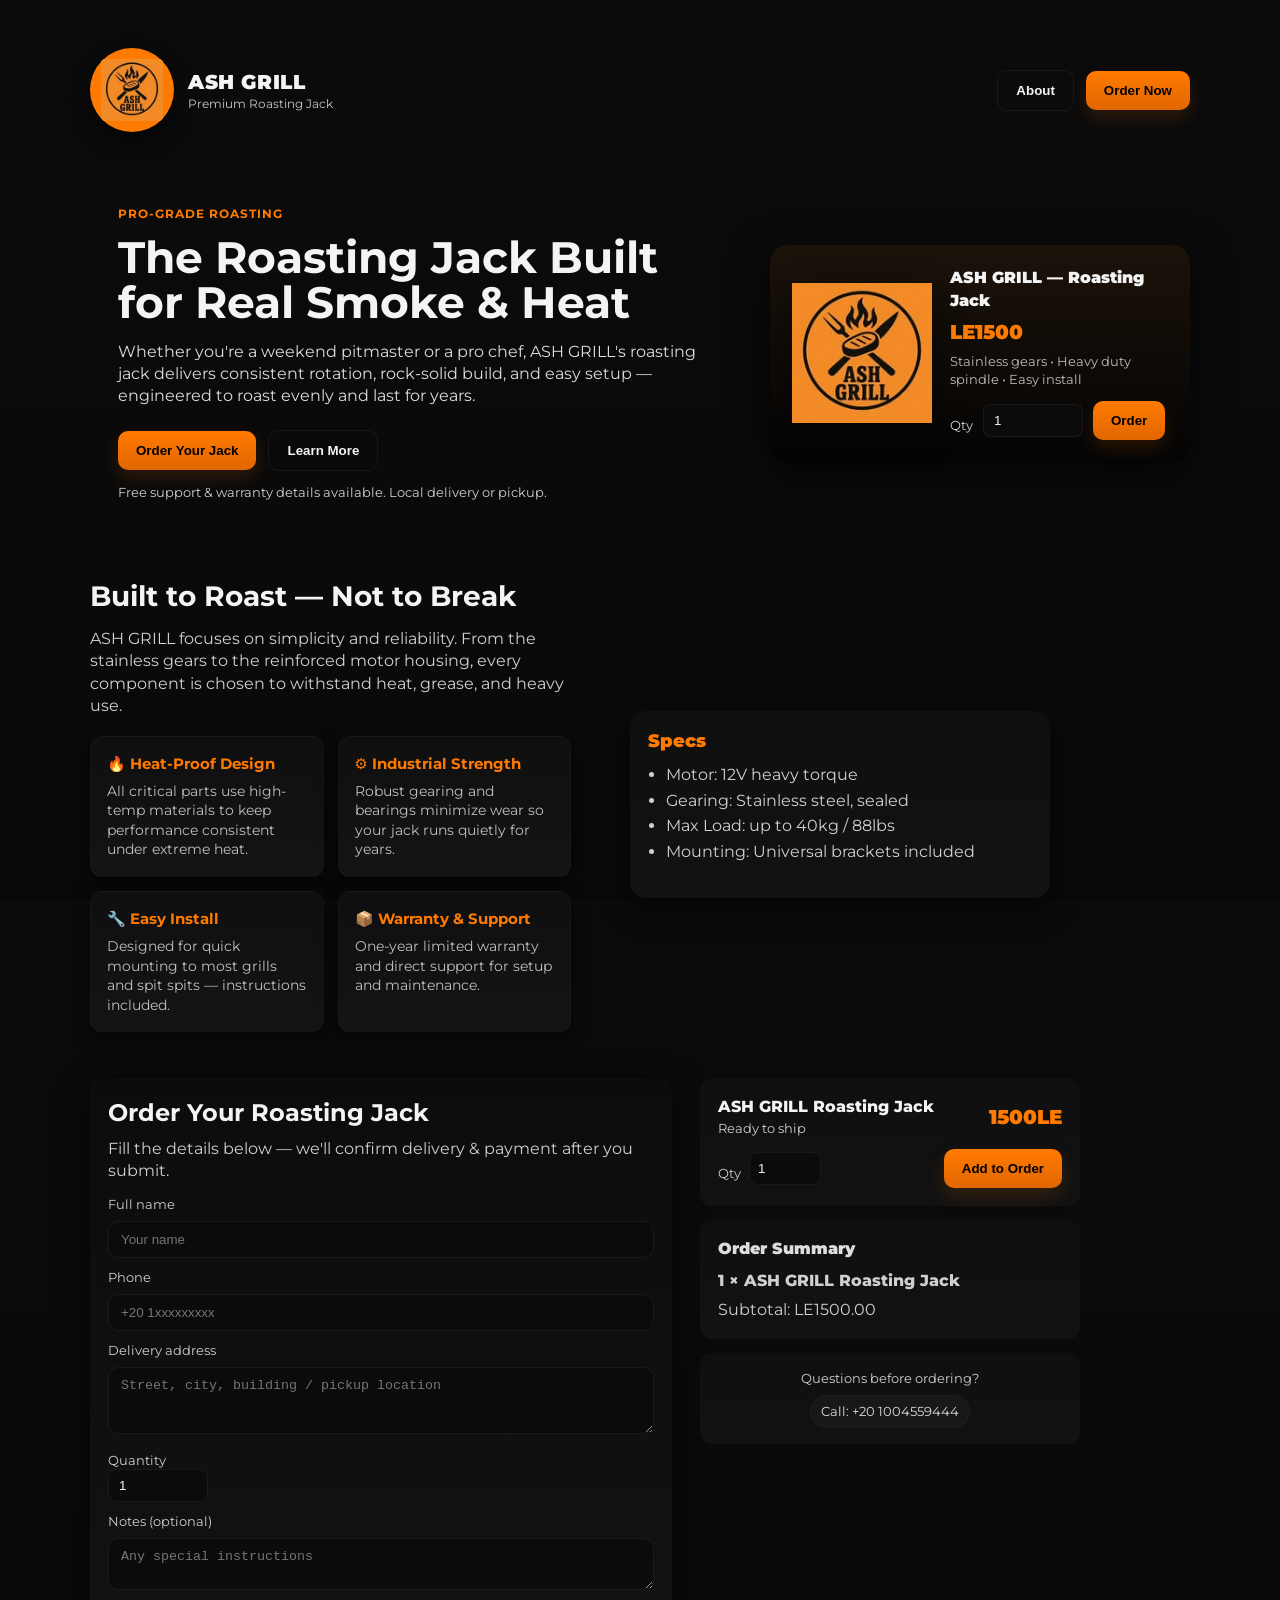
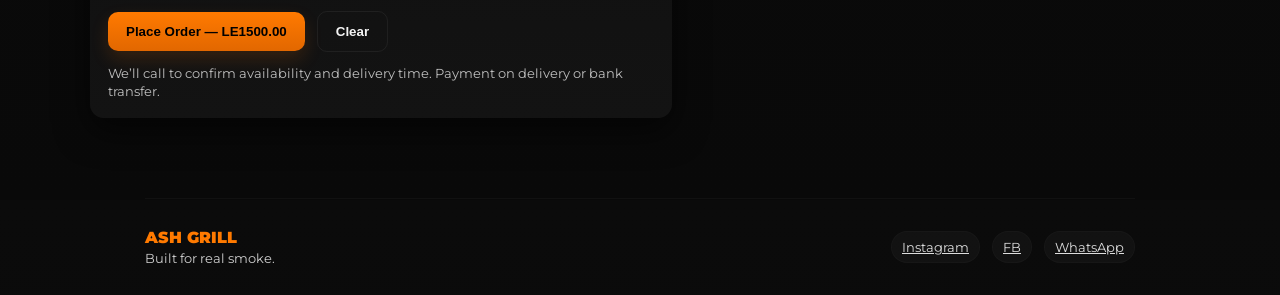
==== frontend/index.html @ 2c9aad21 "Initial commit - AshGrill project" ====
<!--version1-->

<!doctype html>
<html lang="en">
<head>
  <meta charset="utf-8" />
  <meta name="viewport" content="width=device-width,initial-scale=1" />
  <title>Ash Grill — Roasting Jack</title>

  <!-- Google font -->
  <link href="https://fonts.googleapis.com/css2?family=Montserrat:wght@400;700;900&display=swap" rel="stylesheet">

  <style>
    :root{
      --orange: #ff7a00;   /* primary - tweak to match logo perfectly */
      --orange-dark: #e26700;
      --black: #000000;
      --bg: #0b0b0b;
      --muted: #f4f4f4;
      --card-radius: 14px;
      --max-width: 1100px;
    }

    *{box-sizing:border-box}
    html,body{height:100%}
    body{
      margin:0;
      font-family: "Montserrat", system-ui, -apple-system, "Segoe UI", Roboto, "Helvetica Neue", Arial;
      background: linear-gradient(180deg, var(--bg) 0%, #090909 100%);
      color: var(--muted);
      -webkit-font-smoothing:antialiased;
      -moz-osx-font-smoothing:grayscale;
      line-height:1.4;
    }

    .container{
      width:90%;
      max-width:var(--max-width);
      margin:0 auto;
    }

    /* Header / Hero */
    header{
      padding:48px 0 28px;
      display:flex;
      align-items:center;
      justify-content:space-between;
      gap:16px;
    }
    .logo-wrap{
      display:flex;
      align-items:center;
      gap:14px;
    }
    .logo{
      width:84px;
      height:84px;
      border-radius:50%;
      overflow:hidden;
      flex-shrink:0;
      background: var(--orange);
      display:grid;
      place-items:center;
      box-shadow: 0 8px 20px rgba(0,0,0,0.6);
    }
    .logo img{width:74%; height:auto; display:block}
    .brand-title{
      font-weight:900;
      font-size:20px;
      color:var(--muted);
      letter-spacing:0.6px;
    }
    .nav-cta{
      display:flex;
      gap:12px;
      align-items:center;
    }
    .btn{
      border: none;
      padding:12px 18px;
      font-weight:700;
      border-radius:10px;
      cursor:pointer;
      transition: transform .12s ease, box-shadow .12s ease;
    }
    .btn-primary{
      background: linear-gradient(180deg,var(--orange), var(--orange-dark));
      color:var(--black);
      box-shadow: 0 8px 18px rgba(255,122,0,0.15);
    }
    .btn-primary:hover{transform:translateY(-3px)}
    .btn-ghost{
      background:transparent;
      color:var(--muted);
      border:1px solid rgba(255,255,255,0.06);
    }

    /* Hero large */
    .hero{
      display:grid;
      grid-template-columns: 1fr 420px;
      align-items:center;
      gap:36px;
      margin-top:18px;
      margin-bottom:48px;
    }
    .hero-left{
      padding:28px;
    }
    .eyebrow{
      color:var(--orange);
      font-weight:700;
      letter-spacing:1px;
      text-transform:uppercase;
      font-size:12px;
      margin-bottom:12px;
    }
    h1{
      font-size:44px;
      line-height:1.02;
      margin:0 0 16px;
      color:var(--muted);
    }
    p.lead{
      color: #dcdcdc;
      margin:0 0 22px;
      max-width:680px;
    }

    .hero-ctas{display:flex; gap:12px; align-items:center}
    .small-note{font-size:13px; color:#cfcfcf; margin-top:12px}

    .hero-right{
      background: linear-gradient(180deg, rgba(255,122,0,0.07), rgba(0,0,0,0.6));
      border-radius:18px;
      padding:22px;
      box-shadow: 0 12px 40px rgba(0,0,0,0.6);
    }

    .product-card{
      display:flex;
      gap:18px;
      align-items:center;
    }
    .product-image{
      width:140px;
      height:140px;
      border-radius:12px;
      background: linear-gradient(180deg,#111,#222);
      display:grid;
      place-items:center;
      box-shadow: 0 10px 30px rgba(0,0,0,0.5);
    }
    .product-image img{max-width:100%; max-height:100%}
    .prod-meta{flex:1}
    .price{font-size:20px; font-weight:900; color:var(--orange); margin-top:6px}

    /* Features / Branding */
    .features{
      display:grid;
      grid-template-columns: 1fr 1fr;
      gap:28px;
      margin:46px 0;
      align-items:center;
    }
    .features .text h2{font-size:28px; margin:0 0 12px}
    .cards{
      display:flex;
      gap:14px;
      flex-wrap:wrap;
    }
    .feature{
      background: linear-gradient(180deg,#0f0f0f, #141414);
      padding:16px;
      border-radius:12px;
      min-width:160px;
      flex:1;
      box-shadow: 0 6px 18px rgba(0,0,0,0.6);
      border: 1px solid rgba(255,255,255,0.02);
    }
    .feature h3{margin:0 0 8px; font-size:15px; color:var(--orange)}
    .feature p{margin:0; color:#bfbfbf; font-size:14px}

    /* Order section */
    .order-section{
      margin:36px 0 80px;
      display:grid;
      grid-template-columns: 1fr 380px;
      gap:28px;
      align-items:start;
    }
    .order-form{
      background: linear-gradient(180deg,#0c0c0c,#131313);
      padding:18px;
      border-radius:14px;
      box-shadow: 0 12px 34px rgba(0,0,0,0.6);
    }
    label{display:block; font-size:13px; color:#cfcfcf; margin-top:10px}
    input[type="text"], input[type="tel"], textarea, select{
      width:100%;
      padding:10px 12px;
      margin-top:8px;
      border-radius:10px;
      border:1px solid rgba(255,255,255,0.06);
      background:#0b0b0b;
      color:var(--muted);
      outline:none;
    }
    input[type="number"]{
      width:100px;
      padding:8px 10px;
      border-radius:8px;
      border:1px solid rgba(255,255,255,0.06);
      background:#0b0b0b;
      color:var(--muted);
    }
    .order-actions{
      display:flex;
      gap:12px;
      margin-top:14px;
      align-items:center;
    }

    /* Footer */
    footer{
      margin-top:56px;
      padding:28px 0;
      border-top:1px solid rgba(255,255,255,0.03);
      color:#bdbdbd;
    }
    .socials{display:flex; gap:12px; align-items:center}
    .chip{
      display:inline-block;
      padding:6px 10px;
      border-radius:999px;
      background:rgba(255,255,255,0.03);
      font-size:13px;
      color:#ddd;
      border:1px solid rgba(255,255,255,0.02);
    }

    /* Modal */
    .modal-backdrop{
      position:fixed;
      inset:0;
      display:none;
      align-items:center;
      justify-content:center;
      background:rgba(0,0,0,0.6);
      z-index:40;
      padding:24px;
    }
    .modal{
      background:#0b0b0b;
      border-radius:12px;
      padding:22px;
      max-width:520px;
      width:100%;
      box-shadow:0 20px 60px rgba(0,0,0,0.7);
      border: 1px solid rgba(255,255,255,0.03);
    }
    .modal h3{margin:0 0 8px}
    .modal p{color:#cfcfcf; margin:0 0 14px}

    /* small screens */
    @media (max-width:920px){
      .hero{grid-template-columns: 1fr; padding-bottom:6px}
      .features{grid-template-columns:1fr}
      .order-section{grid-template-columns:1fr}
      .logo{width:68px;height:68px}
      h1{font-size:34px}
    }
  </style>
</head>
<body>

  <div class="container">
    <header>
      <div class="logo-wrap">
        <div class="logo" aria-hidden="true">
          <!-- Replace logo.png with your actual logo filename -->
          <img src="logo.png" alt="Ash Grill logo">
        </div>
        <div>
          <div class="brand-title">ASH GRILL</div>
          <div style="font-size:12px;color:#c9c9c9">Premium Roasting Jack</div>
        </div>
      </div>

      <div class="nav-cta">
        <button class="btn btn-ghost" onclick="scrollToSection('branding')">About</button>
        <button class="btn btn-primary" onclick="scrollToSection('order')">Order Now</button>
      </div>
    </header>

    <!-- HERO -->
    <section class="hero" aria-labelledby="hero-heading">
      <div class="hero-left">
        <div class="eyebrow">Pro-grade Roasting</div>
        <h1 id="hero-heading">The Roasting Jack Built for Real Smoke & Heat</h1>
        <p class="lead">
          Whether you're a weekend pitmaster or a pro chef, ASH GRILL's roasting jack delivers consistent rotation, rock-solid build, and easy setup — engineered to roast evenly and last for years.
        </p>

        <div class="hero-ctas">
          <button class="btn btn-primary" onclick="scrollToSection('order')">Order Your Jack</button>
          <button class="btn btn-ghost" onclick="scrollToSection('branding')">Learn More</button>
        </div>

        <div class="small-note">Free support & warranty details available. Local delivery or pickup.</div>
      </div>

      <aside class="hero-right" aria-label="Product card">
        <div class="product-card">
          <div class="product-image" id="prod-image">
            <!-- If you have a product photo, change src -->
            <img src="logo.png" alt="Ash Grill roasting jack preview">
          </div>

          <div class="prod-meta">
            <div style="font-weight:900; font-size:16px">ASH GRILL — Roasting Jack</div>
            <div class="price" id="priceText">1500LE</div>
            <div style="color:#bdbdbd; font-size:13px; margin-top:6px">Stainless gears • Heavy duty spindle • Easy install</div>

            <div style="margin-top:12px; display:flex; gap:10px; align-items:center">
              <label for="qty" style="color:#cfcfcf; font-size:13px">Qty</label>
              <input id="qty" type="number" min="1" value="1" />
              <button class="btn btn-primary" onclick="openOrderFromCard()">Order</button>
            </div>
          </div>
        </div>
      </aside>
    </section>

    <!-- BRANDING / FEATURES -->
    <section class="features container" id="branding" aria-labelledby="brand-heading">
      <div class="text">
        <h2 id="brand-heading">Built to Roast — Not to Break</h2>
        <p style="color:#d0d0d0; margin-top:6px; max-width:520px">
          ASH GRILL focuses on simplicity and reliability. From the stainless gears to the reinforced motor housing, every component is chosen to withstand heat, grease, and heavy use.
        </p>

        <div style="margin-top:18px" class="cards">
          <div class="feature">
            <h3>🔥 Heat-Proof Design</h3>
            <p>All critical parts use high-temp materials to keep performance consistent under extreme heat.</p>
          </div>
          <div class="feature">
            <h3>⚙️ Industrial Strength</h3>
            <p>Robust gearing and bearings minimize wear so your jack runs quietly for years.</p>
          </div>
          <div class="feature">
            <h3>🔧 Easy Install</h3>
            <p>Designed for quick mounting to most grills and spit spits — instructions included.</p>
          </div>
          <div class="feature">
            <h3>📦 Warranty & Support</h3>
            <p>One-year limited warranty and direct support for setup and maintenance.</p>
          </div>
        </div>
      </div>

      <div style="display:grid; place-items:center;">
        <div style="width:100%; max-width:420px; border-radius:16px; padding:18px; background:linear-gradient(180deg,#0f0f0f,#121212); box-shadow:0 12px 30px rgba(0,0,0,0.6);">
          <div style="font-weight:900; color:var(--orange); font-size:18px">Specs</div>
          <ul style="color:#d0d0d0; padding-left:18px; margin-top:8px; line-height:1.6">
            <li>Motor: 12V heavy torque</li>
            <li>Gearing: Stainless steel, sealed</li>
            <li>Max Load: up to 40kg / 88lbs</li>
            <li>Mounting: Universal brackets included</li>
          </ul>
        </div>
      </div>
    </section>

    <!-- ORDER -->
    <section class="order-section container" id="order" aria-labelledby="order-heading">
      <div class="order-form" aria-label="Order form">
        <h2 id="order-heading" style="margin:0 0 8px">Order Your Roasting Jack</h2>
        <p style="color:#cfcfcf; margin:0 0 12px">Fill the details below — we'll confirm delivery & payment after you submit.</p>

        <form id="orderForm" onsubmit="submitOrder(event)">
          <label for="name">Full name</label>
          <input id="name" name="name" type="text" placeholder="Your name" required>

          <label for="phone">Phone</label>
          <input id="phone" name="phone" type="tel" placeholder="+20 1xxxxxxxxx" required>

          <label for="address">Delivery address</label>
          <textarea id="address" name="address" rows="3" placeholder="Street, city, building / pickup location" required></textarea>

          <label for="quantity">Quantity</label>
          <input id="quantity" name="quantity" type="number" min="1" value="1" required>

          <label for="notes">Notes (optional)</label>
          <textarea id="notes" name="notes" rows="2" placeholder="Any special instructions"></textarea>

          <div class="order-actions">
            <button type="submit" class="btn btn-primary">Place Order — LE<span id="total">1500</span></button>
            <button type="button" class="btn btn-ghost" onclick="clearForm()">Clear</button>
          </div>

          <div style="margin-top:12px; color:#bfbfbf; font-size:13px">
            We’ll call to confirm availability and delivery time. Payment on delivery or bank transfer.
          </div>
        </form>
      </div>

      <!-- Right column: summary / quick-buy -->
      <aside style="display:flex; flex-direction:column; gap:14px;">
        <div style="background:linear-gradient(180deg,#0f0f0f,#121212); padding:18px; border-radius:12px;">
          <div style="display:flex; justify-content:space-between; align-items:center;">
            <div>
              <div style="font-weight:800;">ASH GRILL Roasting Jack</div>
              <div style="color:#cfcfcf; font-size:13px">Ready to ship</div>
            </div>
            <div style="font-weight:900; color:var(--orange); font-size:20px">1500LE</div>
          </div>

          <div style="margin-top:12px; display:flex; gap:8px; align-items:center;">
            <label style="color:#cfcfcf; font-size:13px">Qty</label>
            <input id="sidebarQty" type="number" min="1" value="1" style="width:72px; padding:8px; border-radius:8px; background:#0b0b0b; border:1px solid rgba(255,255,255,0.06); color:var(--muted)" />
            <button class="btn btn-primary" style="margin-left:auto" onclick="addToCart()">Add to Order</button>
          </div>
        </div>

        <div style="background:linear-gradient(180deg,#0f0f0f,#121212); padding:18px; border-radius:12px;">
          <div style="font-weight:900; color:#ddd">Order Summary</div>
          <div id="summary" style="color:#cfcfcf; margin-top:10px">No items yet.</div>
        </div>

        <div style="background:linear-gradient(180deg,#0f0f0f,#121212); padding:16px; border-radius:12px; text-align:center;">
          <div style="font-size:13px; color:#cfcfcf; margin-bottom:8px">Questions before ordering?</div>
          <div class="chip">Call: +20 1004559444</div>
        </div>
      </aside>
    </section>

    <footer class="container">
      <div style="display:flex; justify-content:space-between; align-items:center; gap:12px; flex-wrap:wrap">
        <div>
          <div style="font-weight:900; color:var(--orange)">ASH GRILL</div>
          <div style="font-size:13px; color:#cfcfcf">Built for real smoke.</div>
        </div>

        <div style="display:flex; gap:18px; align-items:center">
          <div class="socials">
            <a href="https://www.instagram.com/ashgrill.eg/" class="chip" target="_blank">Instagram</a>
            <a href="https://www.facebook.com/profile.php?id=61579254212969" class="chip" target="_blank">FB</a>
            <a href="https://wa.me/<=+201004559444>" class="chip" target="_blank">WhatsApp</a>
          </div>
        </div>
      </div>
    </footer>

  </div>

  <!-- Modal for order confirmation -->
  <div id="modalBackdrop" class="modal-backdrop" role="dialog" aria-modal="true" aria-hidden="true">
    <div class="modal" role="document" aria-labelledby="modal-title">
      <h3 id="modal-title">Order Submitted</h3>
      <p id="modalText">Thanks — we received your order and will call to confirm details.</p>
      <div style="display:flex; justify-content:flex-end; gap:8px; margin-top:12px;">
        <button class="btn btn-ghost" onclick="closeModal()">Close</button>
      </div>
    </div>
  </div>

<script>
/* --- Unified, corrected ordering script --- */
const price = 1500;
const quantityInput = document.getElementById('quantity'); // main form
const cardQtyInput = document.getElementById('qty');       // product card
const sidebarQtyInput = document.getElementById('sidebarQty'); // quick-buy
const totalEl = document.getElementById('total');
const priceText = document.getElementById('priceText');
const summary = document.getElementById('summary');
const modal = document.getElementById('modalBackdrop');

if (!quantityInput || !cardQtyInput || !sidebarQtyInput) {
  console.warn('Quantity inputs missing in DOM - make sure IDs exist.');
}

function clampQty(v){ v = Number(v) || 1; return v < 1 ? 1 : Math.floor(v); }

function formatLE(n){ return Number(n).toFixed(2); }

function syncAllQty(q){
  // keep every input in sync (string compare to avoid extra events)
  if(String(quantityInput.value) !== String(q)) quantityInput.value = q;
  if(String(cardQtyInput.value) !== String(q)) cardQtyInput.value = q;
  if(String(sidebarQtyInput.value) !== String(q)) sidebarQtyInput.value = q;
}

function updateTotal(){
  const q = clampQty(quantityInput.value);
  totalEl.textContent = formatLE(q * price);
  if (priceText) priceText.textContent = 'LE' + (price).toFixed(0);
  syncAllQty(q);
  updateSummaryPreview();
}

/* Wire input changes to updateTotal and sync */
quantityInput.addEventListener('input', () => {
  const q = clampQty(quantityInput.value);
  syncAllQty(q);
  updateTotal();
});

cardQtyInput.addEventListener('input', () => {
  const q = clampQty(cardQtyInput.value);
  syncAllQty(q);
  updateTotal();
});

sidebarQtyInput.addEventListener('input', () => {
  const q = clampQty(sidebarQtyInput.value);
  syncAllQty(q);
  updateTotal();
});

/* helper to update the summary card text */
function updateSummaryPreview(){
  const q = clampQty(quantityInput.value);
  summary.innerHTML = `<div style="font-weight:800">${q} × ASH GRILL Roasting Jack</div>
    <div style="margin-top:6px">Subtotal: LE${(q*price).toFixed(2)}</div>`;
}

/* used by product card button */
function openOrderFromCard(){
  const q = clampQty(cardQtyInput.value);
  syncAllQty(q);
  updateTotal();
  scrollToSection('order');
}

/* used by "Add to Order" in sidebar */
function addToCart(){
  const q = clampQty(sidebarQtyInput.value);
  syncAllQty(q);
  updateTotal();
  scrollToSection('order');
}

/* Submit to backend - sends field "quantity" (matches Mongoose schema) */
async function submitOrder(ev){
  ev.preventDefault();
  const name = document.getElementById('name').value.trim();
  const phone = document.getElementById('phone').value.trim();
  const addr = document.getElementById('address').value.trim();
  const qty = clampQty(quantityInput.value);

  if(!name || !phone || !addr){
    alert('Please fill name, phone and address.');
    return;
  }

  const orderData = {
    product: "ASH GRILL Roasting Jack",
    quantity: qty,                 // <<--- IMPORTANT: use "quantity"
    price_each: price,
    total: (qty * price).toFixed(2),
    name,
    phone,
    address: addr,
    notes: document.getElementById('notes').value.trim()
  };

  try {
    const res = await fetch("http://localhost:5000/api/orders", {
      method: "POST",
      headers: { "Content-Type": "application/json" },
      body: JSON.stringify(orderData)
    });

    const data = await res.json().catch(() => ({}));

    if (res.ok) {
      document.getElementById('modalText').textContent =
        `✅ Thanks ${name}! Order for ${qty} unit(s) received. Total: ${orderData.total} LE. We'll call ${phone} to confirm delivery & payment.`;
      openModal();

      // reset form and quantities
      document.getElementById('orderForm').reset();
      syncAllQty(1);
      updateTotal();
    } else {
      const msg = data.message || `${res.status} ${res.statusText}`;
      alert('Error submitting order: ' + msg);
    }
  } catch (err) {
    console.error('Order submit failed:', err);
    alert('Server error — please try again later.');
  }
}

/* Clear form helper (keeps quantity at 1) */
function clearForm(){
  document.getElementById('orderForm').reset();
  syncAllQty(1);
  updateTotal();
}

/* Modal helpers */
function openModal(){
  modal.style.display = 'flex';
  modal.setAttribute('aria-hidden','false');
}
function closeModal(){
  modal.style.display = 'none';
  modal.setAttribute('aria-hidden','true');
}

/* smooth scroll helper */
function scrollToSection(id){
  const el = document.getElementById(id);
  if(!el) return;
  el.scrollIntoView({behavior:'smooth', block:'start'});
}

/* initialize */
syncAllQty(1);
updateTotal();
</script>


</body>
</html>
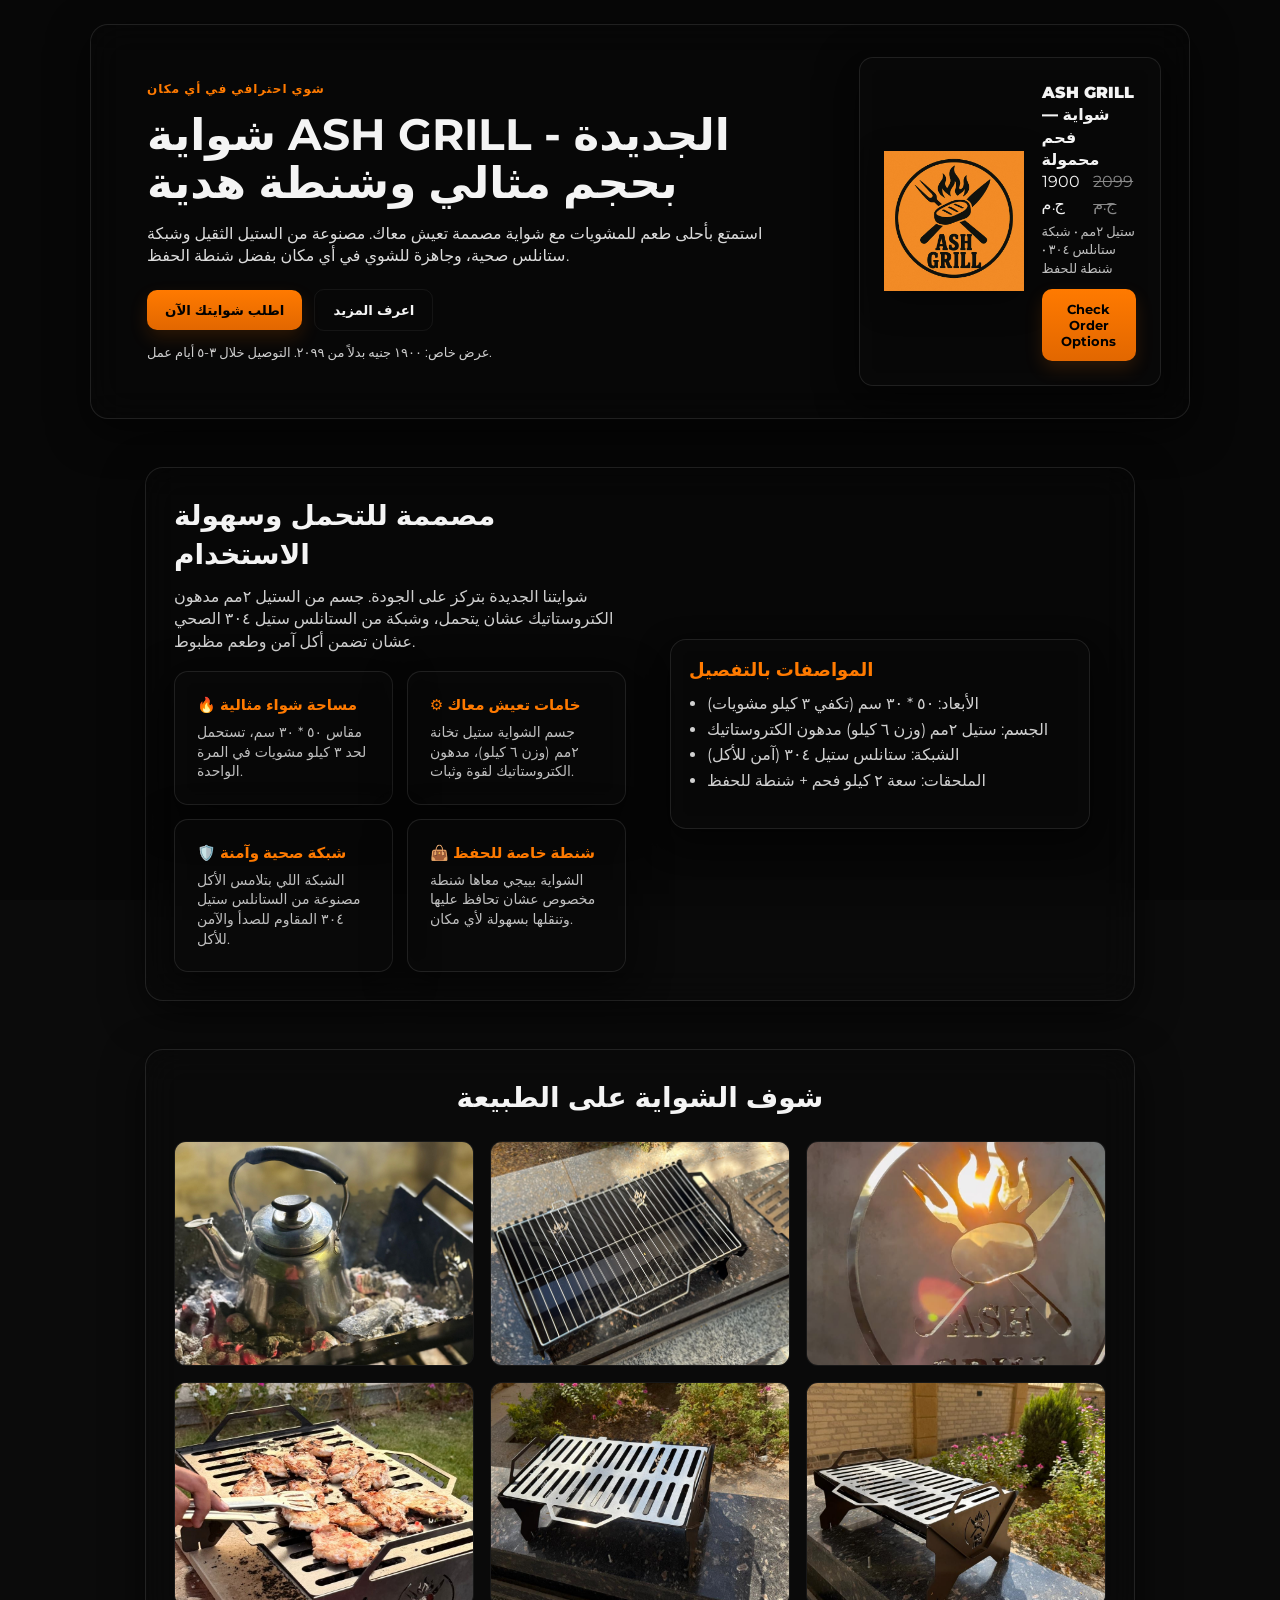
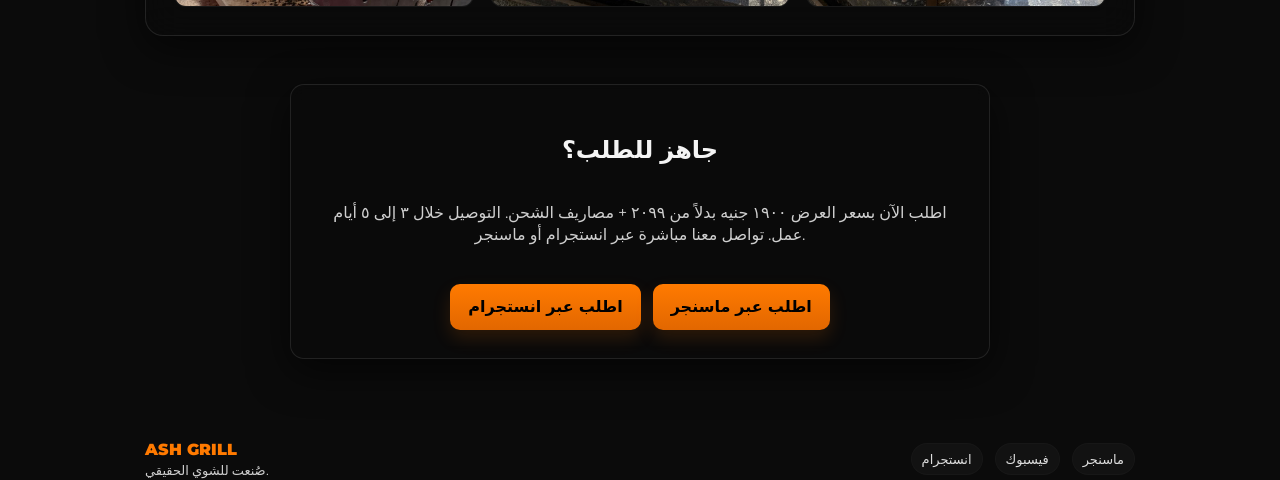
==== commit df012c2e: "[Landing_page] Front-end first modification and info update" ====
--- a/frontend/index.html
+++ b/frontend/index.html
@@ -1,332 +1,72 @@
-
-<!--version1-->
-
 <!doctype html>
-<html lang="en">
+<html lang="en" dir="ltr">
 <head>
   <meta charset="utf-8" />
   <meta name="viewport" content="width=device-width,initial-scale=1" />
-  <title>Ash Grill — Roasting Jack</title>
+  <title data-key="brandTitle">Ash Grill</title>
 
-  <!-- Google font -->
+  <!-- Google font (Montserrat) -->
   <link href="https://fonts.googleapis.com/css2?family=Montserrat:wght@400;700;900&display=swap" rel="stylesheet">
-
-  <style>
-    :root{
-      --orange: #ff7a00;   /* primary - tweak to match logo perfectly */
-      --orange-dark: #e26700;
-      --black: #000000;
-      --bg: #0b0b0b;
-      --muted: #f4f4f4;
-      --card-radius: 14px;
-      --max-width: 1100px;
-    }
-
-    *{box-sizing:border-box}
-    html,body{height:100%}
-    body{
-      margin:0;
-      font-family: "Montserrat", system-ui, -apple-system, "Segoe UI", Roboto, "Helvetica Neue", Arial;
-      background: linear-gradient(180deg, var(--bg) 0%, #090909 100%);
-      color: var(--muted);
-      -webkit-font-smoothing:antialiased;
-      -moz-osx-font-smoothing:grayscale;
-      line-height:1.4;
-    }
-
-    .container{
-      width:90%;
-      max-width:var(--max-width);
-      margin:0 auto;
-    }
-
-    /* Header / Hero */
-    header{
-      padding:48px 0 28px;
-      display:flex;
-      align-items:center;
-      justify-content:space-between;
-      gap:16px;
-    }
-    .logo-wrap{
-      display:flex;
-      align-items:center;
-      gap:14px;
-    }
-    .logo{
-      width:84px;
-      height:84px;
-      border-radius:50%;
-      overflow:hidden;
-      flex-shrink:0;
-      background: var(--orange);
-      display:grid;
-      place-items:center;
-      box-shadow: 0 8px 20px rgba(0,0,0,0.6);
-    }
-    .logo img{width:74%; height:auto; display:block}
-    .brand-title{
-      font-weight:900;
-      font-size:20px;
-      color:var(--muted);
-      letter-spacing:0.6px;
-    }
-    .nav-cta{
-      display:flex;
-      gap:12px;
-      align-items:center;
-    }
-    .btn{
-      border: none;
-      padding:12px 18px;
-      font-weight:700;
-      border-radius:10px;
-      cursor:pointer;
-      transition: transform .12s ease, box-shadow .12s ease;
-    }
-    .btn-primary{
-      background: linear-gradient(180deg,var(--orange), var(--orange-dark));
-      color:var(--black);
-      box-shadow: 0 8px 18px rgba(255,122,0,0.15);
-    }
-    .btn-primary:hover{transform:translateY(-3px)}
-    .btn-ghost{
-      background:transparent;
-      color:var(--muted);
-      border:1px solid rgba(255,255,255,0.06);
-    }
-
-    /* Hero large */
-    .hero{
-      display:grid;
-      grid-template-columns: 1fr 420px;
-      align-items:center;
-      gap:36px;
-      margin-top:18px;
-      margin-bottom:48px;
-    }
-    .hero-left{
-      padding:28px;
-    }
-    .eyebrow{
-      color:var(--orange);
-      font-weight:700;
-      letter-spacing:1px;
-      text-transform:uppercase;
-      font-size:12px;
-      margin-bottom:12px;
-    }
-    h1{
-      font-size:44px;
-      line-height:1.02;
-      margin:0 0 16px;
-      color:var(--muted);
-    }
-    p.lead{
-      color: #dcdcdc;
-      margin:0 0 22px;
-      max-width:680px;
-    }
-
-    .hero-ctas{display:flex; gap:12px; align-items:center}
-    .small-note{font-size:13px; color:#cfcfcf; margin-top:12px}
-
-    .hero-right{
-      background: linear-gradient(180deg, rgba(255,122,0,0.07), rgba(0,0,0,0.6));
-      border-radius:18px;
-      padding:22px;
-      box-shadow: 0 12px 40px rgba(0,0,0,0.6);
-    }
-
-    .product-card{
-      display:flex;
-      gap:18px;
-      align-items:center;
-    }
-    .product-image{
-      width:140px;
-      height:140px;
-      border-radius:12px;
-      background: linear-gradient(180deg,#111,#222);
-      display:grid;
-      place-items:center;
-      box-shadow: 0 10px 30px rgba(0,0,0,0.5);
-    }
-    .product-image img{max-width:100%; max-height:100%}
-    .prod-meta{flex:1}
-    .price{font-size:20px; font-weight:900; color:var(--orange); margin-top:6px}
-
-    /* Features / Branding */
-    .features{
-      display:grid;
-      grid-template-columns: 1fr 1fr;
-      gap:28px;
-      margin:46px 0;
-      align-items:center;
-    }
-    .features .text h2{font-size:28px; margin:0 0 12px}
-    .cards{
-      display:flex;
-      gap:14px;
-      flex-wrap:wrap;
-    }
-    .feature{
-      background: linear-gradient(180deg,#0f0f0f, #141414);
-      padding:16px;
-      border-radius:12px;
-      min-width:160px;
-      flex:1;
-      box-shadow: 0 6px 18px rgba(0,0,0,0.6);
-      border: 1px solid rgba(255,255,255,0.02);
-    }
-    .feature h3{margin:0 0 8px; font-size:15px; color:var(--orange)}
-    .feature p{margin:0; color:#bfbfbf; font-size:14px}
-
-    /* Order section */
-    .order-section{
-      margin:36px 0 80px;
-      display:grid;
-      grid-template-columns: 1fr 380px;
-      gap:28px;
-      align-items:start;
-    }
-    .order-form{
-      background: linear-gradient(180deg,#0c0c0c,#131313);
-      padding:18px;
-      border-radius:14px;
-      box-shadow: 0 12px 34px rgba(0,0,0,0.6);
-    }
-    label{display:block; font-size:13px; color:#cfcfcf; margin-top:10px}
-    input[type="text"], input[type="tel"], textarea, select{
-      width:100%;
-      padding:10px 12px;
-      margin-top:8px;
-      border-radius:10px;
-      border:1px solid rgba(255,255,255,0.06);
-      background:#0b0b0b;
-      color:var(--muted);
-      outline:none;
-    }
-    input[type="number"]{
-      width:100px;
-      padding:8px 10px;
-      border-radius:8px;
-      border:1px solid rgba(255,255,255,0.06);
-      background:#0b0b0b;
-      color:var(--muted);
-    }
-    .order-actions{
-      display:flex;
-      gap:12px;
-      margin-top:14px;
-      align-items:center;
-    }
-
-    /* Footer */
-    footer{
-      margin-top:56px;
-      padding:28px 0;
-      border-top:1px solid rgba(255,255,255,0.03);
-      color:#bdbdbd;
-    }
-    .socials{display:flex; gap:12px; align-items:center}
-    .chip{
-      display:inline-block;
-      padding:6px 10px;
-      border-radius:999px;
-      background:rgba(255,255,255,0.03);
-      font-size:13px;
-      color:#ddd;
-      border:1px solid rgba(255,255,255,0.02);
-    }
-
-    /* Modal */
-    .modal-backdrop{
-      position:fixed;
-      inset:0;
-      display:none;
-      align-items:center;
-      justify-content:center;
-      background:rgba(0,0,0,0.6);
-      z-index:40;
-      padding:24px;
-    }
-    .modal{
-      background:#0b0b0b;
-      border-radius:12px;
-      padding:22px;
-      max-width:520px;
-      width:100%;
-      box-shadow:0 20px 60px rgba(0,0,0,0.7);
-      border: 1px solid rgba(255,255,255,0.03);
-    }
-    .modal h3{margin:0 0 8px}
-    .modal p{color:#cfcfcf; margin:0 0 14px}
-
-    /* small screens */
-    @media (max-width:920px){
-      .hero{grid-template-columns: 1fr; padding-bottom:6px}
-      .features{grid-template-columns:1fr}
-      .order-section{grid-template-columns:1fr}
-      .logo{width:68px;height:68px}
-      h1{font-size:34px}
-    }
-  </style>
+  
+  <!-- CSS File -->
+  <link rel="stylesheet" href="style.css">
 </head>
 <body>
 
-  <div class="container">
-    <header>
-      <div class="logo-wrap">
-        <div class="logo" aria-hidden="true">
-          <!-- Replace logo.png with your actual logo filename -->
-          <img src="logo.png" alt="Ash Grill logo">
-        </div>
-        <div>
-          <div class="brand-title">ASH GRILL</div>
-          <div style="font-size:12px;color:#c9c9c9">Premium Roasting Jack</div>
-        </div>
-      </div>
+  <!-- NEW: Video Background Container -->
+  <div class="video-background-container">
+    <div class="video-background-overlay"></div>
+    <video 
+      data-video-src="backgroundVideoPath" 
+      autoplay 
+      loop 
+      muted 
+      playsinline>
+      <!-- The src will be set by script.js -->
+    </video>
+  </div>
 
-      <div class="nav-cta">
-        <button class="btn btn-ghost" onclick="scrollToSection('branding')">About</button>
-        <button class="btn btn-primary" onclick="scrollToSection('order')">Order Now</button>
-      </div>
+  <!-- NEW: Content Wrapper -->
+  <div class="content-wrap">
+    <div class="container">
+      <header>
+        <div class="logo-wrap">
     </header>
 
     <!-- HERO -->
     <section class="hero" aria-labelledby="hero-heading">
       <div class="hero-left">
-        <div class="eyebrow">Pro-grade Roasting</div>
-        <h1 id="hero-heading">The Roasting Jack Built for Real Smoke & Heat</h1>
-        <p class="lead">
-          Whether you're a weekend pitmaster or a pro chef, ASH GRILL's roasting jack delivers consistent rotation, rock-solid build, and easy setup — engineered to roast evenly and last for years.
-        </p>
+        <div class="eyebrow" data-key="heroEyebrow"></div>
+        <h1 id="hero-heading" data-key="heroTitle"></h1>
+        <p class="lead" data-key="heroLead"></p>
 
         <div class="hero-ctas">
-          <button class="btn btn-primary" onclick="scrollToSection('order')">Order Your Jack</button>
-          <button class="btn btn-ghost" onclick="scrollToSection('branding')">Learn More</button>
+          <button class="btn btn-primary" onclick="scrollToSection('order')" data-key="heroCtaOrder"></button>
+          <button class="btn btn-ghost" onclick="scrollToSection('branding')" data-key="heroCtaLearn"></button>
         </div>
 
-        <div class="small-note">Free support & warranty details available. Local delivery or pickup.</div>
+        <div class="small-note" data-key="heroNote"></div>
       </div>
 
       <aside class="hero-right" aria-label="Product card">
         <div class="product-card">
           <div class="product-image" id="prod-image">
-            <!-- If you have a product photo, change src -->
-            <img src="logo.png" alt="Ash Grill roasting jack preview">
+            <!-- Logo path is now set by config.json -->
+            <img data-img-src="logoPath" alt="Ash Grill roasting jack preview">
           </div>
 
           <div class="prod-meta">
-            <div style="font-weight:900; font-size:16px">ASH GRILL — Roasting Jack</div>
-            <div class="price" id="priceText">1500LE</div>
-            <div style="color:#bdbdbd; font-size:13px; margin-top:6px">Stainless gears • Heavy duty spindle • Easy install</div>
+            <div style="font-weight:900; font-size:16px" data-key="productName"></div>
+            
+            <div class="price" id="priceText">
+              <span class="price-new"></span>
+              <span class="price-old"></span>
+            </div>
 
-            <div style="margin-top:12px; display:flex; gap:10px; align-items:center">
-              <label for="qty" style="color:#cfcfcf; font-size:13px">Qty</label>
-              <input id="qty" type="number" min="1" value="1" />
-              <button class="btn btn-primary" onclick="openOrderFromCard()">Order</button>
+            <div style="color:#bdbdbd; font-size:13px; margin-top:6px" data-key="productMeta"></div>
+
+            <div style="margin-top:12px;">
+              <button class="btn btn-primary" onclick="scrollToSection('order')">Check Order Options</button>
             </div>
           </div>
         </div>
@@ -336,294 +76,98 @@
     <!-- BRANDING / FEATURES -->
     <section class="features container" id="branding" aria-labelledby="brand-heading">
       <div class="text">
-        <h2 id="brand-heading">Built to Roast — Not to Break</h2>
-        <p style="color:#d0d0d0; margin-top:6px; max-width:520px">
-          ASH GRILL focuses on simplicity and reliability. From the stainless gears to the reinforced motor housing, every component is chosen to withstand heat, grease, and heavy use.
-        </p>
+        <h2 id="brand-heading" data-key="featuresTitle"></h2>
+        <p style="color:#d0d0d0; margin-top:6px; max-width:520px" data-key="featuresLead"></p>
 
         <div style="margin-top:18px" class="cards">
           <div class="feature">
-            <h3>🔥 Heat-Proof Design</h3>
-            <p>All critical parts use high-temp materials to keep performance consistent under extreme heat.</p>
+            <h3 data-key="feature1Title"></h3>
+            <p data-key="feature1Text"></p>
           </div>
           <div class="feature">
-            <h3>⚙️ Industrial Strength</h3>
-            <p>Robust gearing and bearings minimize wear so your jack runs quietly for years.</p>
+            <h3 data-key="feature2Title"></h3>
+            <p data-key="feature2Text"></p>
           </div>
           <div class="feature">
-            <h3>🔧 Easy Install</h3>
-            <p>Designed for quick mounting to most grills and spit spits — instructions included.</p>
+            <h3 data-key="feature3Title"></h3>
+            <p data-key="feature3Text"></p>
           </div>
           <div class="feature">
-            <h3>📦 Warranty & Support</h3>
-            <p>One-year limited warranty and direct support for setup and maintenance.</p>
+            <h3 data-key="feature4Title"></h3>
+            <p data-key="feature4Text"></p>
           </div>
         </div>
       </div>
 
       <div style="display:grid; place-items:center;">
-        <div style="width:100%; max-width:420px; border-radius:16px; padding:18px; background:linear-gradient(180deg,#0f0f0f,#121212); box-shadow:0 12px 30px rgba(0,0,0,0.6);">
-          <div style="font-weight:900; color:var(--orange); font-size:18px">Specs</div>
-          <ul style="color:#d0d0d0; padding-left:18px; margin-top:8px; line-height:1.6">
-            <li>Motor: 12V heavy torque</li>
-            <li>Gearing: Stainless steel, sealed</li>
-            <li>Max Load: up to 40kg / 88lbs</li>
-            <li>Mounting: Universal brackets included</li>
+        <!-- ⬇️ ADDED 'specs-box' class here ⬇️ -->
+        <div class="specs-box" style="width:100%; max-width:420px; border-radius:16px; padding:18px; box-shadow:0 12px 30px rgba(0,0,0,0.6);">
+          <div style="font-weight:900; color:var(--orange); font-size:18px" data-key="specsTitle"></div>
+          <ul style="color:#d0d0d0; margin-top:8px; line-height:1.6">
+            <li data-key="spec1"></li>
+            <li data-key="spec2"></li>
+            <li data-key="spec3"></li>
+            <li data-key="spec4"></li>
           </ul>
         </div>
       </div>
     </section>
 
-    <!-- ORDER -->
+    <!-- GALLERY SECTION -->
+    <section class="gallery-section container" id="gallery" aria-labelledby="gallery-heading">
+      <h2 id="gallery-heading" data-key="galleryTitle"></h2>
+      <div class="gallery-grid" id="galleryGrid">
+        <!-- Images and Videos will be injected here by script.js -->
+      </div>
+    </section>
+
+    <!-- ORDER SECTION (Simplified) -->
     <section class="order-section container" id="order" aria-labelledby="order-heading">
-      <div class="order-form" aria-label="Order form">
-        <h2 id="order-heading" style="margin:0 0 8px">Order Your Roasting Jack</h2>
-        <p style="color:#cfcfcf; margin:0 0 12px">Fill the details below — we'll confirm delivery & payment after you submit.</p>
+      <div class="order-box">
+        <h2 id="order-heading" data-key="orderTitle"></h2>
+        <p style="color:#cfcfcf; margin:0 0 12px" data-key="orderLead"></p>
 
-        <form id="orderForm" onsubmit="submitOrder(event)">
-          <label for="name">Full name</label>
-          <input id="name" name="name" type="text" placeholder="Your name" required>
-
-          <label for="phone">Phone</label>
-          <input id="phone" name="phone" type="tel" placeholder="+20 1xxxxxxxxx" required>
-
-          <label for="address">Delivery address</label>
-          <textarea id="address" name="address" rows="3" placeholder="Street, city, building / pickup location" required></textarea>
-
-          <label for="quantity">Quantity</label>
-          <input id="quantity" name="quantity" type="number" min="1" value="1" required>
-
-          <label for="notes">Notes (optional)</label>
-          <textarea id="notes" name="notes" rows="2" placeholder="Any special instructions"></textarea>
-
-          <div class="order-actions">
-            <button type="submit" class="btn btn-primary">Place Order — LE<span id="total">1500</span></button>
-            <button type="button" class="btn btn-ghost" onclick="clearForm()">Clear</button>
-          </div>
-
-          <div style="margin-top:12px; color:#bfbfbf; font-size:13px">
-            We’ll call to confirm availability and delivery time. Payment on delivery or bank transfer.
-          </div>
-        </form>
+        <div class="order-links">
+          <a href="https://ig.me/m/ashgrill.eg" target="_blank" class="btn btn-primary" data-key="orderBtnInstagram"></a>
+          <a href="https://m.me/61579254212969" target="_blank" class="btn btn-primary" data-key="orderBtnMessenger"></a>
+        </div>
       </div>
-
-      <!-- Right column: summary / quick-buy -->
-      <aside style="display:flex; flex-direction:column; gap:14px;">
-        <div style="background:linear-gradient(180deg,#0f0f0f,#121212); padding:18px; border-radius:12px;">
-          <div style="display:flex; justify-content:space-between; align-items:center;">
-            <div>
-              <div style="font-weight:800;">ASH GRILL Roasting Jack</div>
-              <div style="color:#cfcfcf; font-size:13px">Ready to ship</div>
-            </div>
-            <div style="font-weight:900; color:var(--orange); font-size:20px">1500LE</div>
-          </div>
-
-          <div style="margin-top:12px; display:flex; gap:8px; align-items:center;">
-            <label style="color:#cfcfcf; font-size:13px">Qty</label>
-            <input id="sidebarQty" type="number" min="1" value="1" style="width:72px; padding:8px; border-radius:8px; background:#0b0b0b; border:1px solid rgba(255,255,255,0.06); color:var(--muted)" />
-            <button class="btn btn-primary" style="margin-left:auto" onclick="addToCart()">Add to Order</button>
-          </div>
-        </div>
-
-        <div style="background:linear-gradient(180deg,#0f0f0f,#121212); padding:18px; border-radius:12px;">
-          <div style="font-weight:900; color:#ddd">Order Summary</div>
-          <div id="summary" style="color:#cfcfcf; margin-top:10px">No items yet.</div>
-        </div>
-
-        <div style="background:linear-gradient(180deg,#0f0f0f,#121212); padding:16px; border-radius:12px; text-align:center;">
-          <div style="font-size:13px; color:#cfcfcf; margin-bottom:8px">Questions before ordering?</div>
-          <div class="chip">Call: +20 1004559444</div>
-        </div>
-      </aside>
     </section>
 
     <footer class="container">
       <div style="display:flex; justify-content:space-between; align-items:center; gap:12px; flex-wrap:wrap">
         <div>
-          <div style="font-weight:900; color:var(--orange)">ASH GRILL</div>
-          <div style="font-size:13px; color:#cfcfcf">Built for real smoke.</div>
+          <div style="font-weight:900; color:var(--orange)" data-key="footerTitle"></div>
+          <div style="font-size:13px; color:#cfcfcf" data-key="footerSubtitle"></div>
         </div>
 
         <div style="display:flex; gap:18px; align-items:center">
           <div class="socials">
-            <a href="https://www.instagram.com/ashgrill.eg/" class="chip" target="_blank">Instagram</a>
-            <a href="https://www.facebook.com/profile.php?id=61579254212969" class="chip" target="_blank">FB</a>
-            <a href="https://wa.me/<=+201004559444>" class="chip" target="_blank">WhatsApp</a>
+            <a href="https://ig.me/m/ashgrill.eg" class="chip" target="_blank" data-key="footerIG"></a>
+            <a href="https://www.facebook.com/profile.php?id=61579254212969" class="chip" target="_blank" data-key="footerFB"></a>
+            <a href="https://m.me/61579254212969" class="chip" target="_blank" data-key="footerMessenger"></a>
           </div>
         </div>
       </div>
     </footer>
+    </div>
+  </div>
+  <!-- END: Content Wrapper -->
 
-  </div>
 
-  <!-- Modal for order confirmation -->
-  <div id="modalBackdrop" class="modal-backdrop" role="dialog" aria-modal="true" aria-hidden="true">
-    <div class="modal" role="document" aria-labelledby="modal-title">
-      <h3 id="modal-title">Order Submitted</h3>
-      <p id="modalText">Thanks — we received your order and will call to confirm details.</p>
-      <div style="display:flex; justify-content:flex-end; gap:8px; margin-top:12px;">
-        <button class="btn btn-ghost" onclick="closeModal()">Close</button>
-      </div>
+  <!-- IMAGE MODAL (LIGHTBOX) -->
+  <div id="imageModalBackdrop" class="modal-backdrop" role="dialog" aria-modal="true" aria-hidden="true">
+    <div class="image-modal-content">
+      <span class="image-modal-close" onclick="closeImageModal()">&times;</span>
+      <img id="imageModalImg" src="" alt="Enlarged gallery image">
+      <div id="imageModalCaption"></div>
     </div>
   </div>
 
-<script>
-/* --- Unified, corrected ordering script --- */
-const price = 1500;
-const quantityInput = document.getElementById('quantity'); // main form
-const cardQtyInput = document.getElementById('qty');       // product card
-const sidebarQtyInput = document.getElementById('sidebarQty'); // quick-buy
-const totalEl = document.getElementById('total');
-const priceText = document.getElementById('priceText');
-const summary = document.getElementById('summary');
-const modal = document.getElementById('modalBackdrop');
+<script src="script.js"></script>
 
-if (!quantityInput || !cardQtyInput || !sidebarQtyInput) {
-  console.warn('Quantity inputs missing in DOM - make sure IDs exist.');
-}
-
-function clampQty(v){ v = Number(v) || 1; return v < 1 ? 1 : Math.floor(v); }
-
-function formatLE(n){ return Number(n).toFixed(2); }
-
-function syncAllQty(q){
-  // keep every input in sync (string compare to avoid extra events)
-  if(String(quantityInput.value) !== String(q)) quantityInput.value = q;
-  if(String(cardQtyInput.value) !== String(q)) cardQtyInput.value = q;
-  if(String(sidebarQtyInput.value) !== String(q)) sidebarQtyInput.value = q;
-}
-
-function updateTotal(){
-  const q = clampQty(quantityInput.value);
-  totalEl.textContent = formatLE(q * price);
-  if (priceText) priceText.textContent = 'LE' + (price).toFixed(0);
-  syncAllQty(q);
-  updateSummaryPreview();
-}
-
-/* Wire input changes to updateTotal and sync */
-quantityInput.addEventListener('input', () => {
-  const q = clampQty(quantityInput.value);
-  syncAllQty(q);
-  updateTotal();
-});
-
-cardQtyInput.addEventListener('input', () => {
-  const q = clampQty(cardQtyInput.value);
-  syncAllQty(q);
-  updateTotal();
-});
-
-sidebarQtyInput.addEventListener('input', () => {
-  const q = clampQty(sidebarQtyInput.value);
-  syncAllQty(q);
-  updateTotal();
-});
-
-/* helper to update the summary card text */
-function updateSummaryPreview(){
-  const q = clampQty(quantityInput.value);
-  summary.innerHTML = `<div style="font-weight:800">${q} × ASH GRILL Roasting Jack</div>
-    <div style="margin-top:6px">Subtotal: LE${(q*price).toFixed(2)}</div>`;
-}
-
-/* used by product card button */
-function openOrderFromCard(){
-  const q = clampQty(cardQtyInput.value);
-  syncAllQty(q);
-  updateTotal();
-  scrollToSection('order');
-}
-
-/* used by "Add to Order" in sidebar */
-function addToCart(){
-  const q = clampQty(sidebarQtyInput.value);
-  syncAllQty(q);
-  updateTotal();
-  scrollToSection('order');
-}
-
-/* Submit to backend - sends field "quantity" (matches Mongoose schema) */
-async function submitOrder(ev){
-  ev.preventDefault();
-  const name = document.getElementById('name').value.trim();
-  const phone = document.getElementById('phone').value.trim();
-  const addr = document.getElementById('address').value.trim();
-  const qty = clampQty(quantityInput.value);
-
-  if(!name || !phone || !addr){
-    alert('Please fill name, phone and address.');
-    return;
-  }
-
-  const orderData = {
-    product: "ASH GRILL Roasting Jack",
-    quantity: qty,                 // <<--- IMPORTANT: use "quantity"
-    price_each: price,
-    total: (qty * price).toFixed(2),
-    name,
-    phone,
-    address: addr,
-    notes: document.getElementById('notes').value.trim()
-  };
-
-  try {
-    const res = await fetch("http://localhost:5000/api/orders", {
-      method: "POST",
-      headers: { "Content-Type": "application/json" },
-      body: JSON.stringify(orderData)
-    });
-
-    const data = await res.json().catch(() => ({}));
-
-    if (res.ok) {
-      document.getElementById('modalText').textContent =
-        `✅ Thanks ${name}! Order for ${qty} unit(s) received. Total: ${orderData.total} LE. We'll call ${phone} to confirm delivery & payment.`;
-      openModal();
-
-      // reset form and quantities
-      document.getElementById('orderForm').reset();
-      syncAllQty(1);
-      updateTotal();
-    } else {
-      const msg = data.message || `${res.status} ${res.statusText}`;
-      alert('Error submitting order: ' + msg);
-    }
-  } catch (err) {
-    console.error('Order submit failed:', err);
-    alert('Server error — please try again later.');
-  }
-}
-
-/* Clear form helper (keeps quantity at 1) */
-function clearForm(){
-  document.getElementById('orderForm').reset();
-  syncAllQty(1);
-  updateTotal();
-}
-
-/* Modal helpers */
-function openModal(){
-  modal.style.display = 'flex';
-  modal.setAttribute('aria-hidden','false');
-}
-function closeModal(){
-  modal.style.display = 'none';
-  modal.setAttribute('aria-hidden','true');
-}
-
-/* smooth scroll helper */
-function scrollToSection(id){
-  const el = document.getElementById(id);
-  if(!el) return;
-  el.scrollIntoView({behavior:'smooth', block:'start'});
-}
-
-/* initialize */
-syncAllQty(1);
-updateTotal();
-</script>
+</body>
+</html>
 
 
-</body>
-</html>+
--- a/frontend/style.css
+++ b/frontend/style.css
@@ -0,0 +1,511 @@
+/* --- Global & Root --- */
+:root {
+  --orange: #ff7a00;
+  --orange-dark: #e26700;
+  --black: #000000;
+  --bg: #0b0b0b;
+  --muted: #f4f4f4;
+  --card-radius: 14px;
+  --max-width: 1100px;
+}
+
+* {
+  box-sizing: border-box;
+}
+
+html,
+body {
+  height: 100%;
+}
+
+body {
+  margin: 0;
+  font-family: "Montserrat", system-ui, -apple-system, "Segoe UI", Roboto, "Helvetica Neue", Arial;
+  background: var(--bg);
+  color: var(--muted);
+  -webkit-font-smoothing: antialiased;
+  -moz-osx-font-smoothing: grayscale;
+  line-height: 1.4;
+}
+
+h1 {
+  font-size: 44px;
+  line-height: 1.1; /* MODIFIED: Increased from 1.02 for readability */
+  margin: 0 0 16px;
+  color: var(--muted);
+}
+
+p.lead {
+  color: #dcdcdc;
+  margin: 0 0 22px;
+  max-width: 680px;
+}
+
+/* --- Video Background & Layout --- */
+.video-background-container {
+  position: fixed;
+  top: 0;
+  left: 0;
+  width: 100%;
+  height: 100vh;
+  overflow: hidden;
+  z-index: -2;
+}
+
+.video-background-container video {
+  width: 100%;
+  height: 100%;
+  object-fit: cover;
+  filter: blur(8px);
+  transform: scale(1.1);
+}
+
+.video-background-overlay {
+  position: fixed;
+  top: 0;
+  left: 0;
+  width: 100%;
+  height: 100vh;
+  background-color: rgba(0, 0, 0, 0.4);
+  z-index: -1;
+}
+
+.content-wrap {
+  position: relative;
+  z-index: 1;
+  min-height: 100vh; /* ADDED: Ensures content fills screen height */
+}
+
+.container {
+  width: 90%;
+  max-width: var(--max-width);
+  margin: 0 auto;
+}
+
+/* --- Reusable Components --- */
+
+.logo-wrap {
+  display: flex;
+  align-items: center;
+  gap: 14px;
+}
+
+.logo {
+  width: 84px;
+  height: 84px;
+  border-radius: 50%;
+  overflow: hidden;
+  flex-shrink: 0;
+  background: var(--orange);
+  display: grid;
+  place-items: center;
+  box-shadow: 0 8px 20px rgba(0, 0, 0, 0.6);
+}
+
+.logo img {
+  width: 74%;
+  height: auto;
+  display: block;
+}
+
+.brand-title {
+  font-weight: 900;
+  font-size: 20px;
+  color: var(--muted);
+  letter-spacing: 0.6px;
+}
+
+.nav-cta {
+  display: flex;
+  gap: 12px;
+  align-items: center;
+}
+
+.btn {
+  border: none;
+  padding: 12px 18px;
+  font-weight: 700;
+  border-radius: 10px;
+  cursor: pointer;
+  transition: transform .12s ease, box-shadow .12s ease;
+  font-family: "Montserrat", system-ui;
+  text-decoration: none;
+}
+
+.btn-primary {
+  background: linear-gradient(180deg, var(--orange), var(--orange-dark));
+  color: var(--black);
+  box-shadow: 0 8px 18px rgba(255, 122, 0, 0.15);
+}
+
+.btn-primary:hover {
+  transform: translateY(-3px);
+}
+
+.btn-ghost {
+  background: transparent;
+  color: var(--muted);
+  border: 1px solid rgba(255, 255, 255, 0.06);
+}
+
+.chip {
+  display: inline-block;
+  padding: 6px 10px;
+  border-radius: 999px;
+  background: rgba(255, 255, 255, 0.03);
+  font-size: 13px;
+  color: #ddd;
+  border: 1px solid rgba(255, 255, 255, 0.02);
+  text-decoration: none;
+}
+
+.chip:hover {
+  background: rgba(255, 255, 255, 0.06);
+}
+
+/* Price Styles */
+.price {
+  display: flex;
+  align-items: center;
+  gap: 10px;
+}
+
+.price-new {
+  /* Inherits .price styles */
+}
+
+.price-old {
+  font-size: 16px;
+  color: #888;
+  text-decoration: line-through;
+  font-weight: 400;
+}
+
+#summaryPrice {
+  font-size: 20px;
+  font-weight: 900;
+  color: var(--orange);
+}
+
+#summaryPrice .price-old {
+  font-size: 16px;
+}
+
+
+/* --- Page Sections --- */
+
+/* Frosted Glass Base Styles (Shared) */
+.hero,
+.features,
+.gallery-section {
+  /* Light frost for main sections */
+  background: rgba(10, 10, 10, 0.25);
+  backdrop-filter: blur(18px);
+  -webkit-backdrop-filter: blur(18px);
+  border: 1px solid rgba(255, 255, 255, 0.1);
+  box-shadow: 0 12px 40px rgba(0, 0, 0, 0.6);
+  padding: 28px;
+  border-radius: 18px;
+}
+
+.hero-right,
+.feature,
+.specs-box,
+.order-box {
+  /* Darker frost for cards/content boxes */
+  background: rgba(10, 10, 10, 0.5);
+  backdrop-filter: blur(8px);
+  -webkit-backdrop-filter: blur(8px);
+  border: 1px solid rgba(255, 255, 255, 0.1);
+  box-shadow: 0 12px 40px rgba(0, 0, 0, 0.6);
+}
+
+/* Header / Hero */
+.hero {
+  margin-top: 24px;
+  margin-bottom: 48px; /* Standardized margin */
+  display: flex;
+  align-items: center;
+  justify-content: space-between;
+  gap: 16px;
+}
+
+.hero-left {
+  padding: 28px;
+}
+
+.eyebrow {
+  color: var(--orange);
+  font-weight: 700;
+  letter-spacing: 1px;
+  text-transform: uppercase;
+  font-size: 12px;
+  margin-bottom: 12px;
+}
+
+.hero-ctas {
+  display: flex;
+  gap: 12px;
+  align-items: center;
+}
+
+.small-note {
+  font-size: 13px;
+  color: #cfcfcf;
+  margin-top: 12px;
+}
+
+/* Hero Product Card */
+.hero-right {
+  border-radius: var(--card-radius); /* Use variable */
+  padding: 24px; /* Standardized padding */
+}
+
+.product-card {
+  display: flex;
+  gap: 18px;
+  align-items: center;
+}
+
+.product-image {
+  width: 140px;
+  height: 140px;
+  border-radius: 12px;
+  background: linear-gradient(180deg, #111, #222);
+  display: grid;
+  place-items: center;
+  box-shadow: 0 10px 30px rgba(0, 0, 0, 0.5);
+}
+
+.product-image img {
+  max-width: 100%;
+  max-height: 100%
+}
+
+.prod-meta {
+  flex: 1;
+}
+
+/* Features / Branding */
+.features {
+  display: grid;
+  grid-template-columns: 1fr 1fr;
+  gap: 28px;
+  margin-bottom: 48px; /* Standardized margin */
+  align-items: center;
+}
+
+.features .text h2 {
+  font-size: 28px;
+  margin: 0 0 12px;
+}
+
+.cards {
+  display: flex;
+  gap: 14px;
+  flex-wrap: wrap;
+}
+
+.feature {
+  padding: 22px; /* Standardized padding */
+  border-radius: var(--card-radius); /* Use variable */
+  min-width: 160px;
+  flex: 1;
+}
+
+.feature h3 {
+  margin: 0 0 8px;
+  font-size: 15px;
+  color: var(--orange);
+}
+
+.feature p {
+  margin: 0;
+  color: #bfbfbf;
+  font-size: 14px;
+}
+
+.features ul {
+  padding-left: 18px;
+  padding-right: 0;
+}
+
+.specs-box {
+  padding: 22px; /* Standardized padding */
+  border-radius: var(--card-radius); /* Use variable */
+}
+
+/* Gallery Section */
+.gallery-section {
+  margin-bottom: 48px; /* Standardized margin */
+  text-align: center;
+}
+
+.gallery-section h2 {
+  font-size: 28px;
+  margin: 0 0 24px;
+}
+
+.gallery-grid {
+  display: grid;
+  grid-template-columns: repeat(auto-fit, minmax(250px, 1fr));
+  gap: 16px;
+}
+
+.gallery-item {
+  background: #111;
+  border-radius: 12px;
+  overflow: hidden;
+  cursor: pointer;
+  transition: transform 0.2s ease, box-shadow 0.2s ease;
+  aspect-ratio: 4 / 3;
+  border: 1px solid rgba(255, 255, 255, 0.03);
+}
+
+.gallery-item img {
+  width: 100%;
+  height: 100%;
+  object-fit: cover;
+  display: block;
+}
+
+.gallery-item:not(.video-item):hover {
+  transform: translateY(-5px) scale(1.03);
+  box-shadow: 0 15px 30px rgba(0, 0, 0, 0.7);
+}
+
+.gallery-item.video-item {
+  cursor: default;
+  aspect-ratio: 16 / 9;
+}
+
+.gallery-item iframe {
+  width: 100%;
+  height: 100%;
+  border: none;
+  border-radius: 12px;
+}
+
+/* Order section */
+.order-section {
+  margin: 0 auto 80px; /* Standardized margin */
+  max-width: 700px;
+}
+
+.order-box {
+  padding: 28px;
+  border-radius: var(--card-radius); /* Use variable */
+  display: flex;
+  flex-direction: column;
+  align-items: center;
+  text-align: center;
+  gap: 15px;
+}
+
+.order-links {
+  display: flex;
+  flex-wrap: wrap;
+  justify-content: center;
+  gap: 12px;
+  margin-top: 10px;
+}
+
+/*
+  REMOVED: Deleted a conflicting style block for '.order-links .btn'
+  It was adding large margins, borders, and background filters,
+  which conflicted with the standard .btn styles.
+  Buttons inside .order-links will now use the .btn, .btn-primary,
+  or .btn-ghost classes as intended.
+*/
+
+.socials {
+  display: flex;
+  gap: 12px;
+  align-items: center;
+}
+
+/* --- Image Modal (Lightbox) --- */
+.modal-backdrop {
+  position: fixed;
+  inset: 0;
+  display: none;
+  align-items: center;
+  justify-content: center;
+  background: rgba(0, 0, 0, 0.8);
+  z-index: 40;
+  padding: 24px;
+  cursor: pointer;
+}
+
+.modal-backdrop[aria-hidden="true"] {
+  display: none;
+}
+
+.modal-backdrop[aria-hidden="false"] {
+  display: flex;
+}
+
+.image-modal-content {
+  position: relative;
+  display: flex;
+  flex-direction: column;
+  gap: 12px;
+  max-width: 90vw;
+  max-height: 90vh;
+  cursor: default;
+}
+
+.image-modal-content img {
+  max-width: 100%;
+  max-height: 80vh;
+  object-fit: contain;
+  border-radius: 8px;
+}
+
+#imageModalCaption {
+  text-align: center;
+  color: var(--muted);
+  font-weight: 700;
+  font-size: 16px;
+}
+
+.image-modal-close {
+  position: absolute;
+  top: -10px;
+  right: 0px;
+  color: #fff;
+  font-size: 35px;
+  font-weight: bold;
+  cursor: pointer;
+  line-height: 1;
+  transition: color 0.2s ease;
+  z-index: 50;
+  padding: 5px;
+}
+
+.image-modal-close:hover,
+.image-modal-close:focus {
+  color: var(--orange);
+  text-decoration: none;
+}
+
+/* --- Media Queries --- */
+@media (max-width: 920px) {
+  .hero {
+    flex-direction: column; /* FIXED: Was 'grid-template-columns' */
+    padding-bottom: 24px; /* Added spacing for stacked layout */
+  }
+
+  .features {
+    grid-template-columns: 1fr;
+  }
+
+  .logo {
+    width: 68px;
+    height: 68px;
+  }
+
+  h1 {
+    font-size: 34px;
+  }
+}
